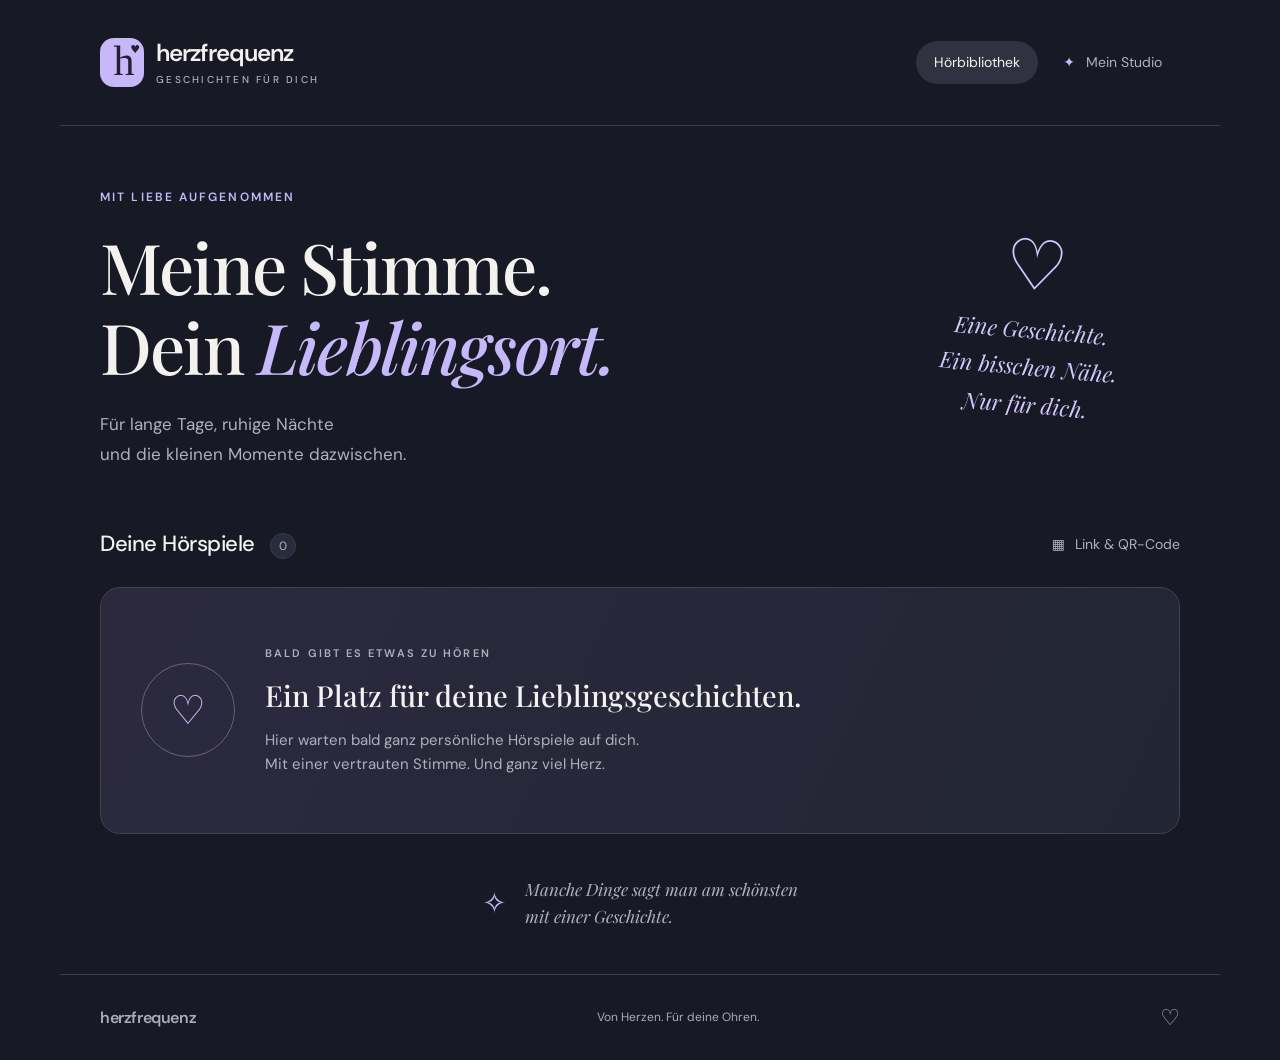
==== index.html @ 0d70c7ac "Add files via upload" ====
<!doctype html>
<html lang="de">
<head>
  <meta charset="utf-8">
  <meta name="viewport" content="width=device-width, initial-scale=1">
  <meta name="theme-color" content="#171a25">
  <meta name="description" content="Ein Ort für Geschichten, die von Herzen kommen. Deine persönliche Hörspielbibliothek.">
  <meta name="robots" content="noindex, nofollow">
  <title>Herzfrequenz · Geschichten für dich</title>
  <link rel="icon" href="./favicon.svg" type="image/svg+xml">
  <link rel="stylesheet" href="./style.css">
  <script src="./config.js" defer></script>
  <script src="./qrcode.js" defer></script>
  <script src="./app.js" defer></script>
</head>
<body>
  <a class="skip" href="#main">Zum Inhalt</a>
  <header class="header wrap">
    <a class="brand" href="#" aria-label="Herzfrequenz – Startseite"><span class="brand-mark" aria-hidden="true">h<span>♥</span></span><span>herzfrequenz<small>GESCHICHTEN FÜR DICH</small></span></a>
    <nav aria-label="Hauptnavigation"><button class="nav-button active" id="library-nav">Hörbibliothek</button><button class="nav-button" id="studio-nav"><span aria-hidden="true">✦</span> Mein Studio</button></nav>
  </header>
  <main id="main" class="wrap" tabindex="-1">
    <section id="library">
      <div class="intro"><div><p class="eyebrow">MIT LIEBE AUFGENOMMEN</p><h1>Meine Stimme.<br>Dein <em>Lieblingsort.</em></h1><p class="intro-copy">Für lange Tage, ruhige Nächte<br>und die kleinen Momente dazwischen.</p></div><div class="dedication"><span aria-hidden="true">♡</span><p>Eine Geschichte.<br>Ein bisschen Nähe.<br>Nur für dich.</p></div></div>
      <div id="connection-note" class="notice" hidden></div>
      <section class="library-section" aria-labelledby="library-title"><div class="section-heading"><h2 id="library-title">Deine Hörspiele <span id="episode-count">0</span></h2><button class="text-button" id="share-button"><span aria-hidden="true">▦</span> Link & QR-Code</button></div><div id="episodes" aria-live="polite"></div></section>
      <div class="little-note"><span aria-hidden="true">✧</span><p>Manche Dinge sagt man am schönsten<br>mit einer Geschichte.</p></div>
    </section>
    <section id="studio" hidden>
      <div class="studio-heading"><div><p class="eyebrow">DEIN KLEINES TONSTUDIO</p><h1>Von dir.<br><em>Für sie.</em></h1><p class="intro-copy">Aufnehmen. Hochladen. Freude schenken.</p></div><button id="logout" class="text-button" hidden>Abmelden</button></div>
      <div id="setup-note" class="notice" hidden><strong>Dein Studio wird gerade eingerichtet.</strong><p>Du kannst bereits eine MP3 auswählen und probehören. Zum Speichern und Veröffentlichen muss der Online-Speicher noch verbunden werden.</p><button id="setup-details" class="text-button">Einrichtung ansehen ↗</button></div>
      <form id="login-form" class="login-card" hidden><div><p class="eyebrow">NUR FÜR DICH</p><h2>Willkommen im Studio</h2><p>Melde dich an, um deine Hörspiele zu verwalten.</p></div><label>E-Mail<input name="email" type="email" autocomplete="username" required></label><label>Passwort<input name="password" type="password" autocomplete="current-password" required></label><button class="primary" type="submit">Anmelden <span aria-hidden="true">→</span></button><p id="login-error" class="form-message" role="alert"></p></form>
      <div id="editor-area">
        <div class="studio-grid"><form id="episode-form" class="editor-card">
          <div class="section-heading"><h2 id="editor-title">Ein neues Hörspiel</h2><span class="step-label">01 — AUFNAHME</span></div>
          <label class="dropzone" id="dropzone" for="audio-file"><span class="upload-symbol" aria-hidden="true">↑</span><strong id="file-name">Deine Geschichte beginnt hier</strong><span id="file-hint">MP3 hier ablegen oder Datei auswählen</span><small>MP3 · bis zu 50 MB</small><input id="audio-file" type="file" accept=".mp3,audio/mpeg" aria-label="MP3-Datei auswählen"></label>
          <audio id="upload-preview" controls preload="metadata" hidden aria-label="Ausgewählte Aufnahme probehören"></audio>
          <label>Titel<input id="episode-title" maxlength="120" placeholder="Wie heißt deine Geschichte?" required></label>
          <label>Ein paar persönliche Worte <span class="optional">optional</span><textarea id="episode-description" rows="3" maxlength="2000" placeholder="Für die Momente, in denen ich nicht neben dir sein kann …"></textarea></label>
          <div class="section-heading release-heading"><h3>Wann darf sie reinhören?</h3><span class="step-label">02 — VERÖFFENTLICHUNG</span></div>
          <fieldset class="release-options"><legend class="sr-only">Veröffentlichung auswählen</legend><label><input type="radio" name="release" value="now" checked><span><strong>Sofort</strong><small>Direkt in ihrer Hörbibliothek</small></span><span aria-hidden="true">↗</span></label><label><input type="radio" name="release" value="scheduled"><span><strong>Zu einem bestimmten Zeitpunkt</strong><small>Eine Überraschung für später</small></span><span aria-hidden="true">◷</span></label><label><input type="radio" name="release" value="draft"><span><strong>Als Entwurf behalten</strong><small>Nur in deinem Studio sichtbar</small></span><span aria-hidden="true">✎</span></label></fieldset>
          <label id="schedule-field" hidden>Datum und Uhrzeit<input id="release-date" type="datetime-local"><small id="timezone-note"></small></label>
          <p id="form-message" class="form-message" role="status" aria-live="polite"></p><progress id="upload-progress" max="100" value="0" hidden aria-label="Upload-Fortschritt"></progress>
          <div class="form-actions"><button type="button" id="cancel-edit" class="text-button" hidden>Abbrechen</button><button id="save-button" class="primary" type="submit">Hörspiel veröffentlichen <span aria-hidden="true">→</span></button></div>
        </form><aside class="studio-aside"><div class="aside-note"><span class="eyebrow">KLEINE GESTEN. GROSSE GEFÜHLE.</span><h2>Ein Geschenk,<br>das bleibt.</h2><p>Dein QR-Code führt immer zur gleichen Hörbibliothek. Neue Geschichten kommen einfach dazu.</p><button id="studio-share" class="outline">QR-Code erstellen <span aria-hidden="true">↗</span></button></div><div class="tip"><span aria-hidden="true">◷</span><div><h3>Für den richtigen Moment</h3><p>Geplante Hörspiele werden zum gewählten Zeitpunkt automatisch freigeschaltet – auch wenn du gerade offline bist.</p></div></div></aside></div>
        <section class="manage-section"><div class="section-heading"><h2>Deine Aufnahmen</h2><button id="refresh-button" class="text-button">Aktualisieren ↻</button></div><div id="manage-list"></div></section>
      </div>
    </section>
  </main>
  <footer class="wrap footer"><span>herzfrequenz</span><p>Von Herzen. Für deine Ohren.</p><span aria-hidden="true">♡</span></footer>
  <div id="player" class="player" hidden><div class="player-inner wrap"><div class="player-info"><span class="mini-cover" aria-hidden="true">♥</span><div><strong id="playing-title"></strong><small id="playing-description">Für dich aufgenommen</small></div></div><audio id="audio" controls preload="metadata" aria-label="Hörspiel-Player"></audio><button class="icon-button" id="close-player" aria-label="Player schließen">×</button></div><p id="player-error" class="wrap" role="alert"></p></div>
  <dialog id="share-dialog" aria-labelledby="share-title"><form method="dialog"><button class="dialog-close icon-button" aria-label="Schließen">×</button></form><p class="eyebrow">EIN KLEINES STÜCK NÄHE</p><h2 id="share-title">Ein Scan. Deine Stimme.</h2><p>Diesen QR-Code kannst du ausdrucken oder verschenken. Er führt direkt zur Hörbibliothek.</p><label>Adresse deiner Website<input id="share-url" type="url" placeholder="https://dein-name.github.io/herzfrequenz/"></label><p class="muted" id="share-note"></p><div id="qr-code" class="qr-code"></div><p id="share-message" role="status"></p><div class="share-actions"><button id="download-qr" class="primary" disabled>QR-Code speichern</button><button id="copy-link" class="outline" disabled>Link kopieren</button></div></dialog>
  <dialog id="setup-dialog" aria-labelledby="setup-title"><form method="dialog"><button class="dialog-close icon-button" aria-label="Schließen">×</button></form><p class="eyebrow">EINMAL EINRICHTEN</p><h2 id="setup-title">Fast bereit für deine Geschichten.</h2><ol class="setup-steps"><li>Online-Speicher und geschütztes Studio bei Supabase einrichten.</li><li>Die beiden öffentlichen Verbindungswerte in <code>config.js</code> eintragen.</li><li>Website auf GitHub Pages veröffentlichen.</li></ol><p>Die vollständige Anleitung liegt im Projekt als <strong>START-HIER.md</strong>.</p><p>Es werden noch keine Aufnahmen online gespeichert.</p></dialog>
  <dialog id="confirm-dialog" aria-labelledby="confirm-title"><h2 id="confirm-title">Hörspiel löschen?</h2><p>Die Aufnahme wird aus der Bibliothek und dem Speicher entfernt. Das lässt sich nicht rückgängig machen.</p><div class="share-actions"><button class="outline" id="keep-episode">Behalten</button><button class="danger" id="delete-episode">Endgültig löschen</button></div></dialog>
  <div id="toast" class="toast" role="status" hidden></div>
</body>
</html>
---- style.css ----
@import url('https://fonts.googleapis.com/css2?family=DM+Sans:wght@400;500;600;700&family=Playfair+Display:ital,wght@0,500;0,600;1,500&display=swap');
:root{color-scheme:dark;--bg:#171a25;--surface:#202431;--surface2:#282c3c;--text:#f5f1ef;--muted:#b0b0be;--line:#393c4a;--accent:#c7b8fa;--ink:#212035;--serif:'Playfair Display',Georgia,serif;--sans:'DM Sans',system-ui,sans-serif}*{box-sizing:border-box}body{margin:0;background:var(--bg);color:var(--text);font:16px/1.6 var(--sans);-webkit-font-smoothing:antialiased}button,input,textarea{font:inherit}button,a,input,textarea{-webkit-tap-highlight-color:transparent}button,a{touch-action:manipulation}button{cursor:pointer}button:disabled{cursor:not-allowed;opacity:.48}a{color:inherit}button{color:inherit}button:focus-visible,a:focus-visible,input:focus-visible,textarea:focus-visible{outline:3px solid var(--accent);outline-offset:5px}[hidden]{display:none!important}.wrap{max-width:1160px;padding:0 40px;margin:auto}.header{height:126px;display:flex;justify-content:space-between;align-items:center;border-bottom:1px solid var(--line)}.brand{display:flex;gap:12px;align-items:center;text-decoration:none;font-size:24px;font-weight:600;letter-spacing:-1px;line-height:1.2}.brand small{display:block;font-size:10px;letter-spacing:2.25px;color:var(--muted);font-weight:500;margin-top:7px}.brand-mark{position:relative;background:var(--accent);color:var(--ink);width:44px;height:49px;border-radius:14px;font:42px/.95 Georgia;text-align:center;padding-top:4px;letter-spacing:-4px}.brand-mark span{font:11px var(--sans);position:absolute;right:4px;top:4px;letter-spacing:0}nav{display:flex;gap:7px}.nav-button{border:0;background:none;padding:10px 18px;border-radius:99px;font-size:14px;color:var(--muted)}.nav-button.active{background:#303141;color:var(--text)}.nav-button span{margin-right:7px;color:var(--accent)}.intro{display:flex;justify-content:space-between;align-items:center;gap:50px;padding:62px 0 56px}.eyebrow{font-size:12px;font-weight:600;letter-spacing:2.1px;color:var(--accent);margin:0 0 20px}h1{font:500 clamp(43px,5.6vw,70px)/1.14 var(--serif);letter-spacing:-1.8px;margin:0}h1 em{color:var(--accent);font-weight:500}.intro-copy{font-size:17px;color:var(--muted);line-height:1.75;margin:23px 0 0}.dedication{padding-right:60px;text-align:center;transform:rotate(5deg);color:#d5c7fd}.dedication>span{font:70px Georgia}.dedication p{font:italic 22px/1.7 var(--serif);margin:5px 0}.section-heading{display:flex;align-items:center;justify-content:space-between;gap:20px;margin-bottom:23px}h2{font-size:22px;line-height:1.4;letter-spacing:-.5px;font-weight:500;margin:0}h2 span{font:12px var(--sans);background:var(--surface2);border:1px solid var(--line);border-radius:50px;min-width:26px;display:inline-block;text-align:center;padding:4px 7px;vertical-align:middle;margin-left:10px;color:var(--muted)}.text-button{background:none;border:0;padding:8px 0;font-size:14px;color:var(--muted);text-align:left}.text-button:hover{color:var(--accent)}.text-button span{margin-right:6px}.empty-library{position:relative;overflow:hidden;min-height:247px;background:linear-gradient(115deg,#2c293f,#222634);border:1px solid #454054;border-radius:20px;padding:40px;display:flex;gap:30px;align-items:center}.empty-icon{border:1px solid #69607f;color:var(--accent);border-radius:50%;width:94px;height:94px;flex-shrink:0;display:grid;place-items:center;font:40px Georgia}.empty-library h3{font:500 29px/1.35 var(--serif);margin:0 0 12px}.empty-library p{color:var(--muted);max-width:425px;margin:0;font-size:15px}.empty-library .eyebrow{font-size:11px;margin-bottom:14px}.little-note{display:flex;align-items:center;justify-content:center;gap:18px;color:var(--muted);padding:42px 0 44px}.little-note>span{font-size:29px;color:var(--accent)}.little-note p{font:italic 17px/1.6 var(--serif);margin:0}.footer{border-top:1px solid var(--line);display:flex;gap:20px;justify-content:space-between;align-items:center;padding-top:25px;padding-bottom:25px;color:#acabb8;font-size:12px}.footer>span:first-child{font-size:16px;font-weight:600;letter-spacing:-.4px}.footer p{margin:0}.footer>span:last-child{font-size:22px}.notice{background:#292b3b;border:1px solid #514a67;border-radius:12px;padding:19px 23px;font-size:14px;margin-bottom:28px;color:#d4cfe0}.notice p{margin:6px 0 0}.studio-heading{display:flex;justify-content:space-between;align-items:flex-start;padding:54px 0 36px}.studio-heading h1{font-size:52px}.studio-grid{display:grid;grid-template-columns:minmax(0,1.8fr) minmax(240px,1fr);gap:32px;align-items:start}.editor-card{border:1px solid var(--line);background:#1d212d;border-radius:20px;padding:30px}.step-label{font-size:10px;letter-spacing:1.1px;color:var(--muted)}label{display:block;font-size:14px;font-weight:500}input:not([type=radio]):not([type=file]),textarea{width:100%;border:1px solid #454958;background:#191d28;border-radius:9px;padding:12px 14px;color:var(--text);margin-top:9px;outline-offset:2px}textarea{resize:vertical;min-height:90px}input::placeholder,textarea::placeholder{color:#858695;font-weight:400}input:focus,textarea:focus{border-color:var(--accent)}.editor-card>label{margin-top:23px}.optional{font-size:12px;color:var(--muted);font-weight:400;margin-left:7px}.dropzone{position:relative!important;border:1px dashed #797189;border-radius:12px;background:#282737;text-align:center;padding:29px 16px;display:flex;align-items:center;flex-direction:column;gap:5px;margin-top:0!important;cursor:pointer}.dropzone strong{font-size:16px;font-weight:500;max-width:100%;overflow-wrap:anywhere}.dropzone>span:not(.upload-symbol){font-size:13px;color:var(--muted)}.dropzone small{font-size:11px;color:#a3a0b5;margin-top:6px}.upload-symbol{background:#40394f;color:var(--accent);width:42px;height:42px;display:grid;place-items:center;font-size:26px;border-radius:12px;margin-bottom:7px}.dropzone input{position:absolute;inset:0;width:100%;height:100%;opacity:0;cursor:pointer}.dropzone:focus-within,.dropzone.dragover{outline:2px solid var(--accent);outline-offset:3px}.release-heading{border-top:1px solid var(--line);margin:28px 0 14px;padding-top:24px}h3{font-size:15px;font-weight:500;margin:0}.release-options{margin:0;padding:0;border:0;display:grid;gap:9px}.release-options label{border:1px solid var(--line);border-radius:9px;display:flex;align-items:center;padding:14px 15px;gap:11px;cursor:pointer}.release-options label:has(input:checked){border-color:var(--accent);background:#302c41}.release-options input{accent-color:var(--accent);width:16px;height:16px;flex-shrink:0}.release-options label>span:nth-child(2){flex:1}.release-options strong{font-size:14px;font-weight:500}.release-options small{display:block;color:var(--muted);font-size:12px;font-weight:400;margin-top:2px}.release-options label>span:last-child{font-size:20px;color:var(--accent)}.form-actions{display:flex;gap:20px;justify-content:flex-end;margin-top:22px}.primary,.outline,.danger{border:0;border-radius:9px;padding:13px 19px;font-size:14px;font-weight:600;display:inline-flex;align-items:center;justify-content:center;gap:27px;line-height:1.5}.primary{background:var(--accent);color:var(--ink)}.primary:hover{background:#d6ccff}.outline{background:transparent;border:1px solid #575465;color:var(--text)}.outline:hover{background:#353243}.danger{background:#b34d5b;color:white}.form-message{font-size:14px;color:var(--accent);overflow-wrap:anywhere}.form-message:empty{display:none}.form-message.error{color:#ffb5b8}.aside-note{background:var(--accent);color:var(--ink);padding:32px;border-radius:20px}.aside-note .eyebrow{font-size:10px;letter-spacing:1.35px;color:#4d436b}.aside-note h2{font:500 35px/1.2 var(--serif);margin:20px 0}.aside-note p{font-size:14px;line-height:1.75;color:#4d4565}.aside-note button{color:var(--ink);border-color:#9282b7;width:100%;margin-top:15px}.aside-note button:hover{background:#b4a2ed}.tip{padding:27px 5px;display:flex;gap:15px}.tip>span{font-size:26px;color:var(--accent)}.tip h3{margin-top:5px}.tip p{font-size:14px;color:var(--muted);margin:8px 0 0;line-height:1.7}.manage-section{margin:40px 0 50px}.empty-manage{padding:30px;border:1px dashed var(--line);border-radius:12px;text-align:center;color:var(--muted);font-size:14px}.episode-card{display:flex;gap:24px;padding:24px;border:1px solid var(--line);border-radius:15px;background:var(--surface);align-items:center;margin-bottom:15px}.episode-art{background:var(--accent);color:var(--ink);border-radius:12px;width:90px;height:90px;flex-shrink:0;display:flex;flex-direction:column;align-items:center;justify-content:center;font:italic 28px var(--serif);gap:5px}.episode-art small{font:9px var(--sans);letter-spacing:1px}.episode-body{flex:1;min-width:0}.episode-body h3{font:500 24px/1.4 var(--serif);overflow-wrap:anywhere}.episode-body p{font-size:14px;color:var(--muted);margin:5px 0 0;white-space:pre-wrap;overflow-wrap:anywhere}.episode-meta{font-size:12px;color:var(--muted);margin:0 0 7px}.play-button{background:var(--accent);color:var(--ink);border:0;width:49px;height:49px;border-radius:50%;font-size:18px;flex-shrink:0}.manage-row{border-bottom:1px solid var(--line);padding:19px 0;display:flex;gap:20px;align-items:center}.manage-row>div:first-child{flex:1;min-width:0;overflow-wrap:anywhere}.manage-row small{display:block;color:var(--muted);font-size:12px;margin-top:4px}.row-actions{display:flex;gap:18px}.row-actions button{font-size:13px}.badge{font-size:12px;background:#353146;border:1px solid #544967;color:var(--accent);padding:4px 9px;border-radius:7px;white-space:nowrap}.login-card{max-width:520px;margin:0 auto 65px;padding:32px;background:var(--surface);border:1px solid var(--line);border-radius:20px}.login-card p{color:var(--muted);font-size:14px}.login-card label{margin-top:19px}.login-card button{width:100%;margin-top:25px}.login-card .eyebrow{color:var(--accent)}audio{width:100%;height:43px}#upload-preview{margin-top:16px}progress{width:100%;height:7px;accent-color:var(--accent)}#timezone-note{display:block;font-size:12px;color:var(--muted);margin-top:6px}.player{position:fixed;bottom:0;left:0;right:0;background:#262937ed;backdrop-filter:blur(16px);border-top:1px solid #595266;z-index:5}.player-inner{display:flex;gap:25px;align-items:center;padding-top:18px;padding-bottom:18px}.player-info{width:37%;display:flex;align-items:center;gap:12px;min-width:0}.player-info>div{min-width:0}.player-info strong{font-size:14px;display:block;white-space:nowrap;overflow:hidden;text-overflow:ellipsis}.player-info small{font-size:12px;color:var(--muted)}.mini-cover{display:grid;place-items:center;border-radius:8px;width:42px;height:42px;background:var(--accent);color:var(--ink);flex-shrink:0}.player audio{flex:1}.icon-button{background:transparent;border:0;width:40px;height:40px;font-size:27px;border-radius:8px;flex-shrink:0}.icon-button:hover{background:#ffffff12}body.has-player{padding-bottom:105px}#player-error{font-size:13px;color:#ffb5b8;margin-bottom:8px}#player-error:empty{display:none}dialog{color:var(--text);background:#232634;border:1px solid #4a445b;border-radius:22px;padding:35px;max-width:490px;width:calc(100% - 32px);max-height:90vh;overflow:auto}dialog::backdrop{background:#080b14bb;backdrop-filter:blur(7px)}dialog h2{font:500 29px/1.25 var(--serif);margin-bottom:17px}dialog>p{font-size:14px;color:var(--muted)}dialog .eyebrow{color:var(--accent);font-size:10px}.dialog-close{position:absolute;right:13px;top:12px}.qr-code{display:flex;justify-content:center;margin:22px 0}.qr-code svg{max-width:220px;width:100%;height:auto;background:white;border:12px solid white;border-radius:12px}.share-actions{display:flex;justify-content:center;gap:10px;flex-wrap:wrap}.muted{color:var(--muted);font-size:12px!important}.setup-steps{padding-left:22px;color:var(--muted);font-size:14px}.setup-steps li{margin-bottom:15px}code{font-size:13px;color:var(--accent)}.toast{position:fixed;left:50%;transform:translateX(-50%);bottom:110px;z-index:20;border:1px solid #665a83;border-radius:12px;background:#302c41;color:var(--text);padding:13px 22px;max-width:90%;font-size:14px;box-shadow:0 10px 40px #0005}.sr-only{position:absolute;width:1px;height:1px;padding:0;margin:-1px;overflow:hidden;clip:rect(0,0,0,0);white-space:nowrap;border:0}.skip{position:fixed;top:-100px;left:10px;background:var(--accent);color:var(--ink);padding:12px;z-index:100}.skip:focus{top:10px}
@media(min-width:1400px){.intro{padding-top:78px;padding-bottom:68px}}
@media(max-width:800px){.wrap{padding-left:25px;padding-right:25px}.header{height:103px}.brand{font-size:21px}.brand small{font-size:8px;letter-spacing:1.8px}.brand-mark{width:38px;height:43px;font-size:37px}.nav-button{padding:10px 12px;font-size:13px}.intro{padding-top:45px;gap:20px}.dedication{padding-right:0}.dedication p{font-size:18px}.dedication>span{font-size:55px}.studio-grid{grid-template-columns:1fr}.studio-aside{display:grid;grid-template-columns:1fr 1fr;gap:25px}.aside-note{padding:25px}.studio-heading h1{font-size:48px}.player-info{width:30%}.player-info small{display:none}}
@media(max-width:540px){.wrap{padding-left:21px;padding-right:21px}.header{height:auto;min-height:133px;flex-wrap:wrap;gap:21px;padding-top:22px;padding-bottom:17px}.brand{font-size:23px}.brand small{font-size:9px}nav{width:100%;gap:10px}.nav-button{flex:1;font-size:14px}.intro{padding:38px 0 36px;align-items:flex-start;gap:10px}h1{font-size:43px;letter-spacing:-1.3px}.eyebrow{font-size:10px;letter-spacing:1.65px;margin-bottom:17px}.intro-copy{font-size:14px;margin-top:20px}.dedication{display:none}.section-heading{gap:9px;margin-bottom:17px}h2{font-size:19px}.text-button{font-size:12px}.empty-library{padding:27px;min-height:265px;display:block}.empty-icon{width:50px;height:50px;font-size:26px;margin-bottom:20px}.empty-library h3{font-size:25px}.empty-library p{font-size:14px}.empty-library .eyebrow{font-size:9px}.little-note{padding:29px 0}.little-note p{font-size:15px}.footer{font-size:10px;gap:8px}.footer>span:first-child{font-size:14px}.footer>span:last-child{display:none}.studio-heading{padding:36px 0 28px}.studio-heading h1{font-size:43px}.studio-aside{grid-template-columns:1fr}.editor-card{padding:20px;border-radius:15px}.step-label{font-size:8px}.release-heading{flex-wrap:wrap}.release-options label{padding:12px 10px}.release-options strong{font-size:13px}.release-options small{font-size:11px}.form-actions .primary{width:100%;gap:18px}.studio-grid{gap:24px}.tip{padding:0 3px}.episode-card{gap:15px;padding:17px}.episode-art{width:55px;height:66px;font-size:23px;border-radius:9px}.episode-art small{font-size:7px}.episode-body h3{font-size:20px}.episode-body p{font-size:13px}.play-button{width:41px;height:41px;font-size:15px}.manage-row{flex-wrap:wrap;gap:12px}.manage-row .row-actions{width:100%}.badge{font-size:11px}.player-inner{flex-wrap:wrap;gap:10px;padding-top:12px;padding-bottom:12px}.player-info{width:calc(100% - 55px);order:0}.player audio{order:2;flex-basis:100%;height:37px}.player .icon-button{order:1}.player-info small{display:block}.mini-cover{width:34px;height:34px}.player-info strong{font-size:13px}body.has-player{padding-bottom:130px}dialog{padding:29px 23px}.login-card{padding:25px}.share-actions button{font-size:13px;gap:5px}.notice{padding:16px;font-size:13px}}
@media(prefers-reduced-motion:no-preference){button{transition:background .18s,color .18s}.episode-card{animation:appear .35s ease both}@keyframes appear{from{opacity:0;transform:translateY(8px)}to{opacity:1;transform:none}}}
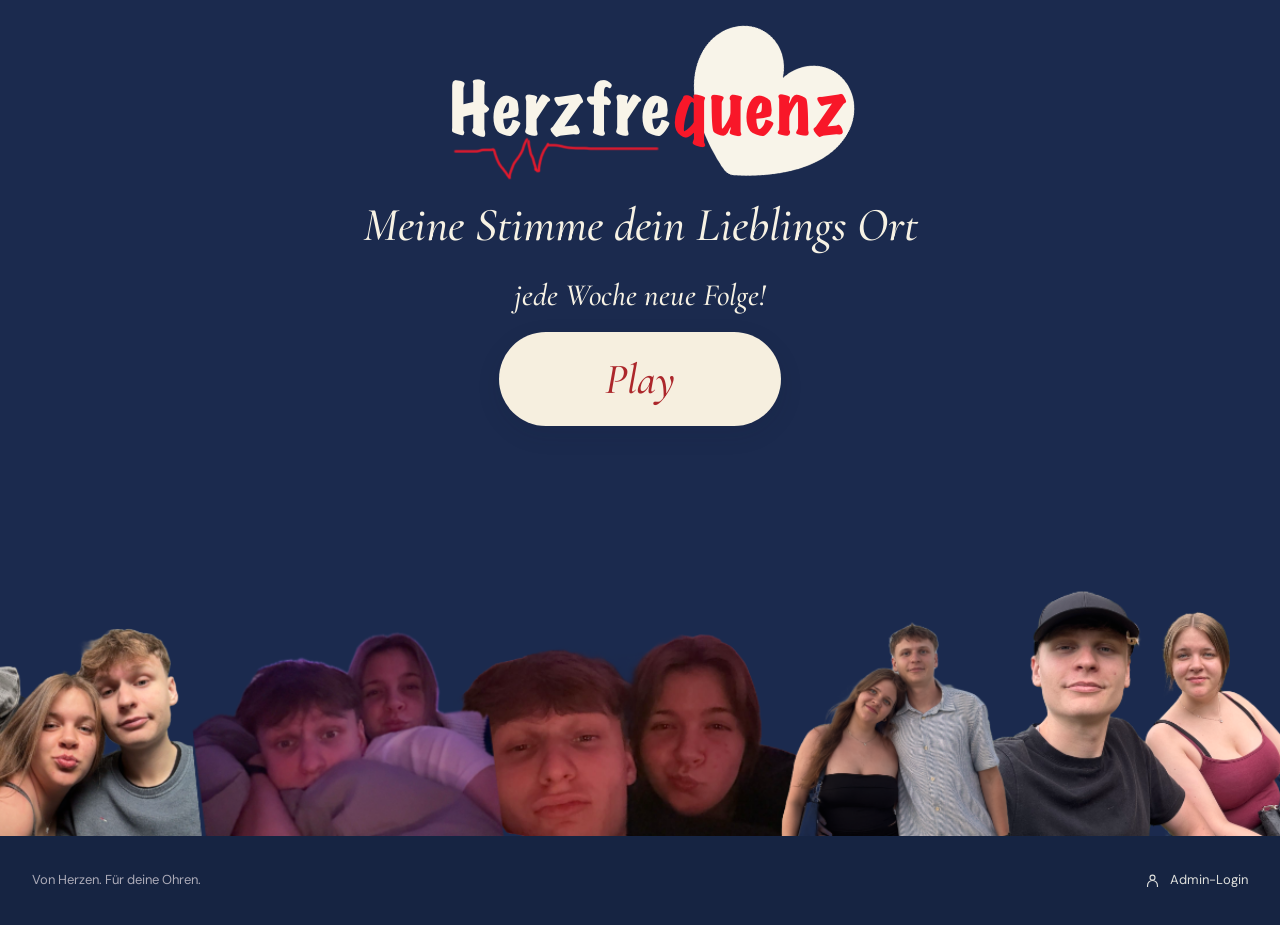
==== commit 9b957cb8: "Neue Hero-Seite, Folgen-Countdown und Downloads" ====
--- a/index.html
+++ b/index.html
@@ -3,7 +3,7 @@
 <head>
   <meta charset="utf-8">
   <meta name="viewport" content="width=device-width, initial-scale=1">
-  <meta name="theme-color" content="#171a25">
+  <meta name="theme-color" content="#1b2a4e">
   <meta name="description" content="Ein Ort für Geschichten, die von Herzen kommen. Deine persönliche Hörspielbibliothek.">
   <meta name="robots" content="noindex, nofollow">
   <title>Herzfrequenz · Geschichten für dich</title>
@@ -15,21 +15,29 @@
 </head>
 <body>
   <a class="skip" href="#main">Zum Inhalt</a>
-  <header class="header wrap">
-    <a class="brand" href="#" aria-label="Herzfrequenz – Startseite"><span class="brand-mark" aria-hidden="true">h<span>♥</span></span><span>herzfrequenz<small>GESCHICHTEN FÜR DICH</small></span></a>
-    <nav aria-label="Hauptnavigation"><button class="nav-button active" id="library-nav">Hörbibliothek</button><button class="nav-button" id="studio-nav"><span aria-hidden="true">✦</span> Mein Studio</button></nav>
+  <section id="hero" class="hero" aria-labelledby="hero-title">
+    <div class="hero-content"><div class="hero-wordmark"><img src="./merit-hero.png" alt="Herzfrequenz" width="1200" height="628" fetchpriority="high"></div>
+      <h1 id="hero-title">Meine Stimme dein <span style="white-space:nowrap">Lieblings Ort</span></h1><p class="hero-subtitle">jede Woche neue Folge!</p>
+      <button id="hero-play" class="hero-play">Play<span class="sr-only"> – Zur Folgenübersicht</span></button>
+    </div>
+    <div class="hero-photos"><img src="./merit-hero.png" alt="Unsere gemeinsamen Erinnerungen" width="1200" height="628"></div>
+  </section>
+  <header class="header wrap" hidden>
+    <a class="brand" href="#" aria-label="Herzfrequenz – Startseite"><span>Herzfre<span class="brand-red">quenz</span><small>MEINE STIMME. FÜR DICH.</small></span></a>
+    <nav aria-label="Hauptnavigation"><button class="nav-button" id="home-nav">Startseite</button><button class="nav-button active" id="library-nav">Alle Folgen</button></nav>
   </header>
-  <main id="main" class="wrap" tabindex="-1">
-    <section id="library">
-      <div class="intro"><div><p class="eyebrow">MIT LIEBE AUFGENOMMEN</p><h1>Meine Stimme.<br>Dein <em>Lieblingsort.</em></h1><p class="intro-copy">Für lange Tage, ruhige Nächte<br>und die kleinen Momente dazwischen.</p></div><div class="dedication"><span aria-hidden="true">♡</span><p>Eine Geschichte.<br>Ein bisschen Nähe.<br>Nur für dich.</p></div></div>
+  <main id="main" class="wrap" tabindex="-1" hidden>
+    <section id="library" hidden>
+      <div class="collection-intro"><p class="eyebrow">DEINE KLEINE AUSZEIT</p><h1>Geschichten <em>für dich.</em></h1><p>Such dir eine Folge aus. Mach es dir gemütlich.</p></div>
+      <section id="next-release" class="next-release" aria-labelledby="next-title" hidden><div><p class="eyebrow">VORFREUDE KLINGT SO</p><h2 id="next-title"></h2><p id="next-date"></p></div><div class="countdown" role="timer" aria-label="Zeit bis zur nächsten Folge"><div><strong id="count-days">00</strong><span>Tage</span></div><b aria-hidden="true">:</b><div><strong id="count-hours">00</strong><span>Stunden</span></div><b aria-hidden="true">:</b><div><strong id="count-minutes">00</strong><span>Minuten</span></div><b aria-hidden="true">:</b><div><strong id="count-seconds">00</strong><span>Sekunden</span></div></div><p id="release-pending" hidden>Die Folge wird gerade freigeschaltet …</p></section>
       <div id="connection-note" class="notice" hidden></div>
-      <section class="library-section" aria-labelledby="library-title"><div class="section-heading"><h2 id="library-title">Deine Hörspiele <span id="episode-count">0</span></h2><button class="text-button" id="share-button"><span aria-hidden="true">▦</span> Link & QR-Code</button></div><div id="episodes" aria-live="polite"></div></section>
+      <section class="library-section" aria-labelledby="library-title"><div class="section-heading"><h2 id="library-title">Alle Folgen <span id="episode-count">0</span></h2><button class="text-button" id="share-button"><span aria-hidden="true">▦</span> Link & QR-Code</button></div><div id="episodes" aria-live="polite"></div></section>
       <div class="little-note"><span aria-hidden="true">✧</span><p>Manche Dinge sagt man am schönsten<br>mit einer Geschichte.</p></div>
     </section>
     <section id="studio" hidden>
       <div class="studio-heading"><div><p class="eyebrow">DEIN KLEINES TONSTUDIO</p><h1>Von dir.<br><em>Für sie.</em></h1><p class="intro-copy">Aufnehmen. Hochladen. Freude schenken.</p></div><button id="logout" class="text-button" hidden>Abmelden</button></div>
       <div id="setup-note" class="notice" hidden><strong>Dein Studio wird gerade eingerichtet.</strong><p>Du kannst bereits eine MP3 auswählen und probehören. Zum Speichern und Veröffentlichen muss der Online-Speicher noch verbunden werden.</p><button id="setup-details" class="text-button">Einrichtung ansehen ↗</button></div>
-      <form id="login-form" class="login-card" hidden><div><p class="eyebrow">NUR FÜR DICH</p><h2>Willkommen im Studio</h2><p>Melde dich an, um deine Hörspiele zu verwalten.</p></div><label>E-Mail<input name="email" type="email" autocomplete="username" required></label><label>Passwort<input name="password" type="password" autocomplete="current-password" required></label><button class="primary" type="submit">Anmelden <span aria-hidden="true">→</span></button><p id="login-error" class="form-message" role="alert"></p></form>
+      <form id="login-form" class="login-card" hidden><div><p class="eyebrow">NUR FÜR DICH</p><h2>Willkommen im Studio</h2><p>Melde dich an, um deine Hörspiele zu verwalten.</p></div><label>E-Mail<input name="email" type="email" autocomplete="username" required></label><label>Passwort<input name="password" type="password" autocomplete="current-password" required></label><button class="primary" type="submit">Anmelden <span aria-hidden="true">→</span></button><p id="login-error" class="form-message" role="alert"></p><button id="preview-studio" class="text-button" type="button" hidden>Studio-Vorschau ansehen →</button></form>
       <div id="editor-area">
         <div class="studio-grid"><form id="episode-form" class="editor-card">
           <div class="section-heading"><h2 id="editor-title">Ein neues Hörspiel</h2><span class="step-label">01 — AUFNAHME</span></div>
@@ -47,7 +55,7 @@
       </div>
     </section>
   </main>
-  <footer class="wrap footer"><span>herzfrequenz</span><p>Von Herzen. Für deine Ohren.</p><span aria-hidden="true">♡</span></footer>
+  <footer class="wrap footer"><span>Von Herzen. Für deine Ohren.</span><button id="studio-nav" class="profile-button" aria-label="Admin-Login öffnen"><svg width="17" height="17" viewBox="0 0 24 24" fill="none" stroke="currentColor" stroke-width="1.6" aria-hidden="true"><circle cx="12" cy="8" r="3.5"/><path d="M5 21v-2a7 7 0 0 1 14 0v2"/></svg><span id="profile-label">Admin-Login</span></button></footer>
   <div id="player" class="player" hidden><div class="player-inner wrap"><div class="player-info"><span class="mini-cover" aria-hidden="true">♥</span><div><strong id="playing-title"></strong><small id="playing-description">Für dich aufgenommen</small></div></div><audio id="audio" controls preload="metadata" aria-label="Hörspiel-Player"></audio><button class="icon-button" id="close-player" aria-label="Player schließen">×</button></div><p id="player-error" class="wrap" role="alert"></p></div>
   <dialog id="share-dialog" aria-labelledby="share-title"><form method="dialog"><button class="dialog-close icon-button" aria-label="Schließen">×</button></form><p class="eyebrow">EIN KLEINES STÜCK NÄHE</p><h2 id="share-title">Ein Scan. Deine Stimme.</h2><p>Diesen QR-Code kannst du ausdrucken oder verschenken. Er führt direkt zur Hörbibliothek.</p><label>Adresse deiner Website<input id="share-url" type="url" placeholder="https://dein-name.github.io/herzfrequenz/"></label><p class="muted" id="share-note"></p><div id="qr-code" class="qr-code"></div><p id="share-message" role="status"></p><div class="share-actions"><button id="download-qr" class="primary" disabled>QR-Code speichern</button><button id="copy-link" class="outline" disabled>Link kopieren</button></div></dialog>
   <dialog id="setup-dialog" aria-labelledby="setup-title"><form method="dialog"><button class="dialog-close icon-button" aria-label="Schließen">×</button></form><p class="eyebrow">EINMAL EINRICHTEN</p><h2 id="setup-title">Fast bereit für deine Geschichten.</h2><ol class="setup-steps"><li>Online-Speicher und geschütztes Studio bei Supabase einrichten.</li><li>Die beiden öffentlichen Verbindungswerte in <code>config.js</code> eintragen.</li><li>Website auf GitHub Pages veröffentlichen.</li></ol><p>Die vollständige Anleitung liegt im Projekt als <strong>START-HIER.md</strong>.</p><p>Es werden noch keine Aufnahmen online gespeichert.</p></dialog>
--- a/style.css
+++ b/style.css
@@ -1,6 +1,32 @@
-@import url('https://fonts.googleapis.com/css2?family=DM+Sans:wght@400;500;600;700&family=Playfair+Display:ital,wght@0,500;0,600;1,500&display=swap');
-:root{color-scheme:dark;--bg:#171a25;--surface:#202431;--surface2:#282c3c;--text:#f5f1ef;--muted:#b0b0be;--line:#393c4a;--accent:#c7b8fa;--ink:#212035;--serif:'Playfair Display',Georgia,serif;--sans:'DM Sans',system-ui,sans-serif}*{box-sizing:border-box}body{margin:0;background:var(--bg);color:var(--text);font:16px/1.6 var(--sans);-webkit-font-smoothing:antialiased}button,input,textarea{font:inherit}button,a,input,textarea{-webkit-tap-highlight-color:transparent}button,a{touch-action:manipulation}button{cursor:pointer}button:disabled{cursor:not-allowed;opacity:.48}a{color:inherit}button{color:inherit}button:focus-visible,a:focus-visible,input:focus-visible,textarea:focus-visible{outline:3px solid var(--accent);outline-offset:5px}[hidden]{display:none!important}.wrap{max-width:1160px;padding:0 40px;margin:auto}.header{height:126px;display:flex;justify-content:space-between;align-items:center;border-bottom:1px solid var(--line)}.brand{display:flex;gap:12px;align-items:center;text-decoration:none;font-size:24px;font-weight:600;letter-spacing:-1px;line-height:1.2}.brand small{display:block;font-size:10px;letter-spacing:2.25px;color:var(--muted);font-weight:500;margin-top:7px}.brand-mark{position:relative;background:var(--accent);color:var(--ink);width:44px;height:49px;border-radius:14px;font:42px/.95 Georgia;text-align:center;padding-top:4px;letter-spacing:-4px}.brand-mark span{font:11px var(--sans);position:absolute;right:4px;top:4px;letter-spacing:0}nav{display:flex;gap:7px}.nav-button{border:0;background:none;padding:10px 18px;border-radius:99px;font-size:14px;color:var(--muted)}.nav-button.active{background:#303141;color:var(--text)}.nav-button span{margin-right:7px;color:var(--accent)}.intro{display:flex;justify-content:space-between;align-items:center;gap:50px;padding:62px 0 56px}.eyebrow{font-size:12px;font-weight:600;letter-spacing:2.1px;color:var(--accent);margin:0 0 20px}h1{font:500 clamp(43px,5.6vw,70px)/1.14 var(--serif);letter-spacing:-1.8px;margin:0}h1 em{color:var(--accent);font-weight:500}.intro-copy{font-size:17px;color:var(--muted);line-height:1.75;margin:23px 0 0}.dedication{padding-right:60px;text-align:center;transform:rotate(5deg);color:#d5c7fd}.dedication>span{font:70px Georgia}.dedication p{font:italic 22px/1.7 var(--serif);margin:5px 0}.section-heading{display:flex;align-items:center;justify-content:space-between;gap:20px;margin-bottom:23px}h2{font-size:22px;line-height:1.4;letter-spacing:-.5px;font-weight:500;margin:0}h2 span{font:12px var(--sans);background:var(--surface2);border:1px solid var(--line);border-radius:50px;min-width:26px;display:inline-block;text-align:center;padding:4px 7px;vertical-align:middle;margin-left:10px;color:var(--muted)}.text-button{background:none;border:0;padding:8px 0;font-size:14px;color:var(--muted);text-align:left}.text-button:hover{color:var(--accent)}.text-button span{margin-right:6px}.empty-library{position:relative;overflow:hidden;min-height:247px;background:linear-gradient(115deg,#2c293f,#222634);border:1px solid #454054;border-radius:20px;padding:40px;display:flex;gap:30px;align-items:center}.empty-icon{border:1px solid #69607f;color:var(--accent);border-radius:50%;width:94px;height:94px;flex-shrink:0;display:grid;place-items:center;font:40px Georgia}.empty-library h3{font:500 29px/1.35 var(--serif);margin:0 0 12px}.empty-library p{color:var(--muted);max-width:425px;margin:0;font-size:15px}.empty-library .eyebrow{font-size:11px;margin-bottom:14px}.little-note{display:flex;align-items:center;justify-content:center;gap:18px;color:var(--muted);padding:42px 0 44px}.little-note>span{font-size:29px;color:var(--accent)}.little-note p{font:italic 17px/1.6 var(--serif);margin:0}.footer{border-top:1px solid var(--line);display:flex;gap:20px;justify-content:space-between;align-items:center;padding-top:25px;padding-bottom:25px;color:#acabb8;font-size:12px}.footer>span:first-child{font-size:16px;font-weight:600;letter-spacing:-.4px}.footer p{margin:0}.footer>span:last-child{font-size:22px}.notice{background:#292b3b;border:1px solid #514a67;border-radius:12px;padding:19px 23px;font-size:14px;margin-bottom:28px;color:#d4cfe0}.notice p{margin:6px 0 0}.studio-heading{display:flex;justify-content:space-between;align-items:flex-start;padding:54px 0 36px}.studio-heading h1{font-size:52px}.studio-grid{display:grid;grid-template-columns:minmax(0,1.8fr) minmax(240px,1fr);gap:32px;align-items:start}.editor-card{border:1px solid var(--line);background:#1d212d;border-radius:20px;padding:30px}.step-label{font-size:10px;letter-spacing:1.1px;color:var(--muted)}label{display:block;font-size:14px;font-weight:500}input:not([type=radio]):not([type=file]),textarea{width:100%;border:1px solid #454958;background:#191d28;border-radius:9px;padding:12px 14px;color:var(--text);margin-top:9px;outline-offset:2px}textarea{resize:vertical;min-height:90px}input::placeholder,textarea::placeholder{color:#858695;font-weight:400}input:focus,textarea:focus{border-color:var(--accent)}.editor-card>label{margin-top:23px}.optional{font-size:12px;color:var(--muted);font-weight:400;margin-left:7px}.dropzone{position:relative!important;border:1px dashed #797189;border-radius:12px;background:#282737;text-align:center;padding:29px 16px;display:flex;align-items:center;flex-direction:column;gap:5px;margin-top:0!important;cursor:pointer}.dropzone strong{font-size:16px;font-weight:500;max-width:100%;overflow-wrap:anywhere}.dropzone>span:not(.upload-symbol){font-size:13px;color:var(--muted)}.dropzone small{font-size:11px;color:#a3a0b5;margin-top:6px}.upload-symbol{background:#40394f;color:var(--accent);width:42px;height:42px;display:grid;place-items:center;font-size:26px;border-radius:12px;margin-bottom:7px}.dropzone input{position:absolute;inset:0;width:100%;height:100%;opacity:0;cursor:pointer}.dropzone:focus-within,.dropzone.dragover{outline:2px solid var(--accent);outline-offset:3px}.release-heading{border-top:1px solid var(--line);margin:28px 0 14px;padding-top:24px}h3{font-size:15px;font-weight:500;margin:0}.release-options{margin:0;padding:0;border:0;display:grid;gap:9px}.release-options label{border:1px solid var(--line);border-radius:9px;display:flex;align-items:center;padding:14px 15px;gap:11px;cursor:pointer}.release-options label:has(input:checked){border-color:var(--accent);background:#302c41}.release-options input{accent-color:var(--accent);width:16px;height:16px;flex-shrink:0}.release-options label>span:nth-child(2){flex:1}.release-options strong{font-size:14px;font-weight:500}.release-options small{display:block;color:var(--muted);font-size:12px;font-weight:400;margin-top:2px}.release-options label>span:last-child{font-size:20px;color:var(--accent)}.form-actions{display:flex;gap:20px;justify-content:flex-end;margin-top:22px}.primary,.outline,.danger{border:0;border-radius:9px;padding:13px 19px;font-size:14px;font-weight:600;display:inline-flex;align-items:center;justify-content:center;gap:27px;line-height:1.5}.primary{background:var(--accent);color:var(--ink)}.primary:hover{background:#d6ccff}.outline{background:transparent;border:1px solid #575465;color:var(--text)}.outline:hover{background:#353243}.danger{background:#b34d5b;color:white}.form-message{font-size:14px;color:var(--accent);overflow-wrap:anywhere}.form-message:empty{display:none}.form-message.error{color:#ffb5b8}.aside-note{background:var(--accent);color:var(--ink);padding:32px;border-radius:20px}.aside-note .eyebrow{font-size:10px;letter-spacing:1.35px;color:#4d436b}.aside-note h2{font:500 35px/1.2 var(--serif);margin:20px 0}.aside-note p{font-size:14px;line-height:1.75;color:#4d4565}.aside-note button{color:var(--ink);border-color:#9282b7;width:100%;margin-top:15px}.aside-note button:hover{background:#b4a2ed}.tip{padding:27px 5px;display:flex;gap:15px}.tip>span{font-size:26px;color:var(--accent)}.tip h3{margin-top:5px}.tip p{font-size:14px;color:var(--muted);margin:8px 0 0;line-height:1.7}.manage-section{margin:40px 0 50px}.empty-manage{padding:30px;border:1px dashed var(--line);border-radius:12px;text-align:center;color:var(--muted);font-size:14px}.episode-card{display:flex;gap:24px;padding:24px;border:1px solid var(--line);border-radius:15px;background:var(--surface);align-items:center;margin-bottom:15px}.episode-art{background:var(--accent);color:var(--ink);border-radius:12px;width:90px;height:90px;flex-shrink:0;display:flex;flex-direction:column;align-items:center;justify-content:center;font:italic 28px var(--serif);gap:5px}.episode-art small{font:9px var(--sans);letter-spacing:1px}.episode-body{flex:1;min-width:0}.episode-body h3{font:500 24px/1.4 var(--serif);overflow-wrap:anywhere}.episode-body p{font-size:14px;color:var(--muted);margin:5px 0 0;white-space:pre-wrap;overflow-wrap:anywhere}.episode-meta{font-size:12px;color:var(--muted);margin:0 0 7px}.play-button{background:var(--accent);color:var(--ink);border:0;width:49px;height:49px;border-radius:50%;font-size:18px;flex-shrink:0}.manage-row{border-bottom:1px solid var(--line);padding:19px 0;display:flex;gap:20px;align-items:center}.manage-row>div:first-child{flex:1;min-width:0;overflow-wrap:anywhere}.manage-row small{display:block;color:var(--muted);font-size:12px;margin-top:4px}.row-actions{display:flex;gap:18px}.row-actions button{font-size:13px}.badge{font-size:12px;background:#353146;border:1px solid #544967;color:var(--accent);padding:4px 9px;border-radius:7px;white-space:nowrap}.login-card{max-width:520px;margin:0 auto 65px;padding:32px;background:var(--surface);border:1px solid var(--line);border-radius:20px}.login-card p{color:var(--muted);font-size:14px}.login-card label{margin-top:19px}.login-card button{width:100%;margin-top:25px}.login-card .eyebrow{color:var(--accent)}audio{width:100%;height:43px}#upload-preview{margin-top:16px}progress{width:100%;height:7px;accent-color:var(--accent)}#timezone-note{display:block;font-size:12px;color:var(--muted);margin-top:6px}.player{position:fixed;bottom:0;left:0;right:0;background:#262937ed;backdrop-filter:blur(16px);border-top:1px solid #595266;z-index:5}.player-inner{display:flex;gap:25px;align-items:center;padding-top:18px;padding-bottom:18px}.player-info{width:37%;display:flex;align-items:center;gap:12px;min-width:0}.player-info>div{min-width:0}.player-info strong{font-size:14px;display:block;white-space:nowrap;overflow:hidden;text-overflow:ellipsis}.player-info small{font-size:12px;color:var(--muted)}.mini-cover{display:grid;place-items:center;border-radius:8px;width:42px;height:42px;background:var(--accent);color:var(--ink);flex-shrink:0}.player audio{flex:1}.icon-button{background:transparent;border:0;width:40px;height:40px;font-size:27px;border-radius:8px;flex-shrink:0}.icon-button:hover{background:#ffffff12}body.has-player{padding-bottom:105px}#player-error{font-size:13px;color:#ffb5b8;margin-bottom:8px}#player-error:empty{display:none}dialog{color:var(--text);background:#232634;border:1px solid #4a445b;border-radius:22px;padding:35px;max-width:490px;width:calc(100% - 32px);max-height:90vh;overflow:auto}dialog::backdrop{background:#080b14bb;backdrop-filter:blur(7px)}dialog h2{font:500 29px/1.25 var(--serif);margin-bottom:17px}dialog>p{font-size:14px;color:var(--muted)}dialog .eyebrow{color:var(--accent);font-size:10px}.dialog-close{position:absolute;right:13px;top:12px}.qr-code{display:flex;justify-content:center;margin:22px 0}.qr-code svg{max-width:220px;width:100%;height:auto;background:white;border:12px solid white;border-radius:12px}.share-actions{display:flex;justify-content:center;gap:10px;flex-wrap:wrap}.muted{color:var(--muted);font-size:12px!important}.setup-steps{padding-left:22px;color:var(--muted);font-size:14px}.setup-steps li{margin-bottom:15px}code{font-size:13px;color:var(--accent)}.toast{position:fixed;left:50%;transform:translateX(-50%);bottom:110px;z-index:20;border:1px solid #665a83;border-radius:12px;background:#302c41;color:var(--text);padding:13px 22px;max-width:90%;font-size:14px;box-shadow:0 10px 40px #0005}.sr-only{position:absolute;width:1px;height:1px;padding:0;margin:-1px;overflow:hidden;clip:rect(0,0,0,0);white-space:nowrap;border:0}.skip{position:fixed;top:-100px;left:10px;background:var(--accent);color:var(--ink);padding:12px;z-index:100}.skip:focus{top:10px}
+@import url('https://fonts.googleapis.com/css2?family=Cormorant+Garamond:ital,wght@0,500;0,600;1,500;1,600&family=DM+Sans:wght@400;500;600;700&family=Playfair+Display:ital,wght@0,500;0,600;1,500&display=swap');
+:root{color-scheme:dark;--bg:#1b2a4e;--surface:#203359;--surface2:#2a3c61;--text:#f7f2e4;--muted:#c8cbd6;--line:#425171;--accent:#f7f0df;--ink:#99282c;--serif:'Cormorant Garamond',Georgia,serif;--sans:'DM Sans',system-ui,sans-serif}*{box-sizing:border-box}body{margin:0;background:var(--bg);color:var(--text);font:16px/1.6 var(--sans);-webkit-font-smoothing:antialiased}button,input,textarea{font:inherit}button,a,input,textarea{-webkit-tap-highlight-color:transparent}button,a{touch-action:manipulation}button{cursor:pointer}button:disabled{cursor:not-allowed;opacity:.48}a{color:inherit}button{color:inherit}button:focus-visible,a:focus-visible,input:focus-visible,textarea:focus-visible{outline:3px solid var(--accent);outline-offset:5px}[hidden]{display:none!important}.wrap{max-width:1160px;padding:0 40px;margin:auto}.header{height:126px;display:flex;justify-content:space-between;align-items:center;border-bottom:1px solid var(--line)}.brand{display:flex;gap:12px;align-items:center;text-decoration:none;font-size:24px;font-weight:600;letter-spacing:-1px;line-height:1.2}.brand small{display:block;font-size:10px;letter-spacing:2.25px;color:var(--muted);font-weight:500;margin-top:7px}.brand-mark{position:relative;background:var(--accent);color:var(--ink);width:44px;height:49px;border-radius:14px;font:42px/.95 Georgia;text-align:center;padding-top:4px;letter-spacing:-4px}.brand-mark span{font:11px var(--sans);position:absolute;right:4px;top:4px;letter-spacing:0}nav{display:flex;gap:7px}.nav-button{border:0;background:none;padding:10px 18px;border-radius:99px;font-size:14px;color:var(--muted)}.nav-button.active{background:#2c3d61;color:var(--text)}.nav-button span{margin-right:7px;color:var(--accent)}.intro{display:flex;justify-content:space-between;align-items:center;gap:50px;padding:62px 0 56px}.eyebrow{font-size:12px;font-weight:600;letter-spacing:2.1px;color:var(--accent);margin:0 0 20px}h1{font:500 clamp(43px,5.6vw,70px)/1.14 var(--serif);letter-spacing:-1.8px;margin:0}h1 em{color:var(--accent);font-weight:500}.intro-copy{font-size:17px;color:var(--muted);line-height:1.75;margin:23px 0 0}.dedication{padding-right:60px;text-align:center;transform:rotate(5deg);color:#f7f0df}.dedication>span{font:70px Georgia}.dedication p{font:italic 22px/1.7 var(--serif);margin:5px 0}.section-heading{display:flex;align-items:center;justify-content:space-between;gap:20px;margin-bottom:23px}h2{font-size:22px;line-height:1.4;letter-spacing:-.5px;font-weight:500;margin:0}h2 span{font:12px var(--sans);background:var(--surface2);border:1px solid var(--line);border-radius:50px;min-width:26px;display:inline-block;text-align:center;padding:4px 7px;vertical-align:middle;margin-left:10px;color:var(--muted)}.text-button{background:none;border:0;padding:8px 0;font-size:14px;color:var(--muted);text-align:left}.text-button:hover{color:var(--accent)}.text-button span{margin-right:6px}.empty-library{position:relative;overflow:hidden;min-height:247px;background:linear-gradient(115deg,#23365c,#203359);border:1px solid #495775;border-radius:20px;padding:40px;display:flex;gap:30px;align-items:center}.empty-icon{border:1px solid #6a7692;color:var(--accent);border-radius:50%;width:94px;height:94px;flex-shrink:0;display:grid;place-items:center;font:40px Georgia}.empty-library h3{font:500 29px/1.35 var(--serif);margin:0 0 12px}.empty-library p{color:var(--muted);max-width:425px;margin:0;font-size:15px}.empty-library .eyebrow{font-size:11px;margin-bottom:14px}.little-note{display:flex;align-items:center;justify-content:center;gap:18px;color:var(--muted);padding:42px 0 44px}.little-note>span{font-size:29px;color:var(--accent)}.little-note p{font:italic 17px/1.6 var(--serif);margin:0}.footer{border-top:1px solid var(--line);display:flex;gap:20px;justify-content:space-between;align-items:center;padding-top:25px;padding-bottom:25px;color:#acabb8;font-size:12px}.footer>span:first-child{font-size:16px;font-weight:600;letter-spacing:-.4px}.footer p{margin:0}.footer>span:last-child{font-size:22px}.notice{background:#26395e;border:1px solid #65718b;border-radius:12px;padding:19px 23px;font-size:14px;margin-bottom:28px;color:#e7e4dd}.notice p{margin:6px 0 0}.studio-heading{display:flex;justify-content:space-between;align-items:flex-start;padding:54px 0 36px}.studio-heading h1{font-size:52px}.studio-grid{display:grid;grid-template-columns:minmax(0,1.8fr) minmax(240px,1fr);gap:32px;align-items:start}.editor-card{border:1px solid var(--line);background:#203359;border-radius:20px;padding:30px}.step-label{font-size:10px;letter-spacing:1.1px;color:var(--muted)}label{display:block;font-size:14px;font-weight:500}input:not([type=radio]):not([type=file]),textarea{width:100%;border:1px solid #566483;background:#192747;border-radius:9px;padding:12px 14px;color:var(--text);margin-top:9px;outline-offset:2px}textarea{resize:vertical;min-height:90px}input::placeholder,textarea::placeholder{color:#afb8cc;font-weight:400}input:focus,textarea:focus{border-color:var(--accent)}.editor-card>label{margin-top:23px}.optional{font-size:12px;color:var(--muted);font-weight:400;margin-left:7px}.dropzone{position:relative!important;border:1px dashed #8590a8;border-radius:12px;background:#24375b;text-align:center;padding:29px 16px;display:flex;align-items:center;flex-direction:column;gap:5px;margin-top:0!important;cursor:pointer}.dropzone strong{font-size:16px;font-weight:500;max-width:100%;overflow-wrap:anywhere}.dropzone>span:not(.upload-symbol){font-size:13px;color:var(--muted)}.dropzone small{font-size:11px;color:#c0c4d1;margin-top:6px}.upload-symbol{background:#35486e;color:var(--accent);width:42px;height:42px;display:grid;place-items:center;font-size:26px;border-radius:12px;margin-bottom:7px}.dropzone input{position:absolute;inset:0;width:100%;height:100%;opacity:0;cursor:pointer}.dropzone:focus-within,.dropzone.dragover{outline:2px solid var(--accent);outline-offset:3px}.release-heading{border-top:1px solid var(--line);margin:28px 0 14px;padding-top:24px}h3{font-size:15px;font-weight:500;margin:0}.release-options{margin:0;padding:0;border:0;display:grid;gap:9px}.release-options label{border:1px solid var(--line);border-radius:9px;display:flex;align-items:center;padding:14px 15px;gap:11px;cursor:pointer}.release-options label:has(input:checked){border-color:var(--accent);background:#2c3e63}.release-options input{accent-color:var(--accent);width:16px;height:16px;flex-shrink:0}.release-options label>span:nth-child(2){flex:1}.release-options strong{font-size:14px;font-weight:500}.release-options small{display:block;color:var(--muted);font-size:12px;font-weight:400;margin-top:2px}.release-options label>span:last-child{font-size:20px;color:var(--accent)}.form-actions{display:flex;gap:20px;justify-content:flex-end;margin-top:22px}.primary,.outline,.danger{border:0;border-radius:9px;padding:13px 19px;font-size:14px;font-weight:600;display:inline-flex;align-items:center;justify-content:center;gap:27px;line-height:1.5}.primary{background:var(--accent);color:var(--ink)}.primary:hover{background:#fff9ed}.outline{background:transparent;border:1px solid #62708e;color:var(--text)}.outline:hover{background:#34476a}.danger{background:#b34d5b;color:white}.form-message{font-size:14px;color:var(--accent);overflow-wrap:anywhere}.form-message:empty{display:none}.form-message.error{color:#ffb5b8}.aside-note{background:var(--accent);color:var(--ink);padding:32px;border-radius:20px}.aside-note .eyebrow{font-size:10px;letter-spacing:1.35px;color:#73363b}.aside-note h2{font:500 35px/1.2 var(--serif);margin:20px 0}.aside-note p{font-size:14px;line-height:1.75;color:#663e43}.aside-note button{color:var(--ink);border-color:#a87577;width:100%;margin-top:15px}.aside-note button:hover{background:#e6dbc5}.tip{padding:27px 5px;display:flex;gap:15px}.tip>span{font-size:26px;color:var(--accent)}.tip h3{margin-top:5px}.tip p{font-size:14px;color:var(--muted);margin:8px 0 0;line-height:1.7}.manage-section{margin:40px 0 50px}.empty-manage{padding:30px;border:1px dashed var(--line);border-radius:12px;text-align:center;color:var(--muted);font-size:14px}.episode-card{display:flex;gap:24px;padding:24px;border:1px solid var(--line);border-radius:15px;background:var(--surface);align-items:center;margin-bottom:15px}.episode-art{background:var(--accent);color:var(--ink);border-radius:12px;width:90px;height:90px;flex-shrink:0;display:flex;flex-direction:column;align-items:center;justify-content:center;font:italic 28px var(--serif);gap:5px}.episode-art small{font:9px var(--sans);letter-spacing:1px}.episode-body{flex:1;min-width:0}.episode-body h3{font:500 24px/1.4 var(--serif);overflow-wrap:anywhere}.episode-body p{font-size:14px;color:var(--muted);margin:5px 0 0;white-space:pre-wrap;overflow-wrap:anywhere}.episode-meta{font-size:12px;color:var(--muted);margin:0 0 7px}.play-button{background:var(--accent);color:var(--ink);border:0;width:49px;height:49px;border-radius:50%;font-size:18px;flex-shrink:0}.manage-row{border-bottom:1px solid var(--line);padding:19px 0;display:flex;gap:20px;align-items:center}.manage-row>div:first-child{flex:1;min-width:0;overflow-wrap:anywhere}.manage-row small{display:block;color:var(--muted);font-size:12px;margin-top:4px}.row-actions{display:flex;gap:18px}.row-actions button{font-size:13px}.badge{font-size:12px;background:#2a3e63;border:1px solid #63708d;color:var(--accent);padding:4px 9px;border-radius:7px;white-space:nowrap}.login-card{max-width:520px;margin:0 auto 65px;padding:32px;background:var(--surface);border:1px solid var(--line);border-radius:20px}.login-card p{color:var(--muted);font-size:14px}.login-card label{margin-top:19px}.login-card button{width:100%;margin-top:25px}.login-card .eyebrow{color:var(--accent)}audio{width:100%;height:43px}#upload-preview{margin-top:16px}progress{width:100%;height:7px;accent-color:var(--accent)}#timezone-note{display:block;font-size:12px;color:var(--muted);margin-top:6px}.player{position:fixed;bottom:0;left:0;right:0;background:#182747f5;backdrop-filter:blur(16px);border-top:1px solid #576582;z-index:5}.player-inner{display:flex;gap:25px;align-items:center;padding-top:18px;padding-bottom:18px}.player-info{width:37%;display:flex;align-items:center;gap:12px;min-width:0}.player-info>div{min-width:0}.player-info strong{font-size:14px;display:block;white-space:nowrap;overflow:hidden;text-overflow:ellipsis}.player-info small{font-size:12px;color:var(--muted)}.mini-cover{display:grid;place-items:center;border-radius:8px;width:42px;height:42px;background:var(--accent);color:var(--ink);flex-shrink:0}.player audio{flex:1}.icon-button{background:transparent;border:0;width:40px;height:40px;font-size:27px;border-radius:8px;flex-shrink:0}.icon-button:hover{background:#ffffff12}body.has-player{padding-bottom:105px}#player-error{font-size:13px;color:#ffb5b8;margin-bottom:8px}#player-error:empty{display:none}dialog{color:var(--text);background:#203359;border:1px solid #60708f;border-radius:22px;padding:35px;max-width:490px;width:calc(100% - 32px);max-height:90vh;overflow:auto}dialog::backdrop{background:#0e172cbb;backdrop-filter:blur(7px)}dialog h2{font:500 29px/1.25 var(--serif);margin-bottom:17px}dialog>p{font-size:14px;color:var(--muted)}dialog .eyebrow{color:var(--accent);font-size:10px}.dialog-close{position:absolute;right:13px;top:12px}.qr-code{display:flex;justify-content:center;margin:22px 0}.qr-code svg{max-width:220px;width:100%;height:auto;background:white;border:12px solid white;border-radius:12px}.share-actions{display:flex;justify-content:center;gap:10px;flex-wrap:wrap}.muted{color:var(--muted);font-size:12px!important}.setup-steps{padding-left:22px;color:var(--muted);font-size:14px}.setup-steps li{margin-bottom:15px}code{font-size:13px;color:var(--accent)}.toast{position:fixed;left:50%;transform:translateX(-50%);bottom:110px;z-index:20;border:1px solid #667592;border-radius:12px;background:#2c3e63;color:var(--text);padding:13px 22px;max-width:90%;font-size:14px;box-shadow:0 10px 40px #0005}.sr-only{position:absolute;width:1px;height:1px;padding:0;margin:-1px;overflow:hidden;clip:rect(0,0,0,0);white-space:nowrap;border:0}.skip{position:fixed;top:-100px;left:10px;background:var(--accent);color:var(--ink);padding:12px;z-index:100}.skip:focus{top:10px}
 @media(min-width:1400px){.intro{padding-top:78px;padding-bottom:68px}}
 @media(max-width:800px){.wrap{padding-left:25px;padding-right:25px}.header{height:103px}.brand{font-size:21px}.brand small{font-size:8px;letter-spacing:1.8px}.brand-mark{width:38px;height:43px;font-size:37px}.nav-button{padding:10px 12px;font-size:13px}.intro{padding-top:45px;gap:20px}.dedication{padding-right:0}.dedication p{font-size:18px}.dedication>span{font-size:55px}.studio-grid{grid-template-columns:1fr}.studio-aside{display:grid;grid-template-columns:1fr 1fr;gap:25px}.aside-note{padding:25px}.studio-heading h1{font-size:48px}.player-info{width:30%}.player-info small{display:none}}
 @media(max-width:540px){.wrap{padding-left:21px;padding-right:21px}.header{height:auto;min-height:133px;flex-wrap:wrap;gap:21px;padding-top:22px;padding-bottom:17px}.brand{font-size:23px}.brand small{font-size:9px}nav{width:100%;gap:10px}.nav-button{flex:1;font-size:14px}.intro{padding:38px 0 36px;align-items:flex-start;gap:10px}h1{font-size:43px;letter-spacing:-1.3px}.eyebrow{font-size:10px;letter-spacing:1.65px;margin-bottom:17px}.intro-copy{font-size:14px;margin-top:20px}.dedication{display:none}.section-heading{gap:9px;margin-bottom:17px}h2{font-size:19px}.text-button{font-size:12px}.empty-library{padding:27px;min-height:265px;display:block}.empty-icon{width:50px;height:50px;font-size:26px;margin-bottom:20px}.empty-library h3{font-size:25px}.empty-library p{font-size:14px}.empty-library .eyebrow{font-size:9px}.little-note{padding:29px 0}.little-note p{font-size:15px}.footer{font-size:10px;gap:8px}.footer>span:first-child{font-size:14px}.footer>span:last-child{display:none}.studio-heading{padding:36px 0 28px}.studio-heading h1{font-size:43px}.studio-aside{grid-template-columns:1fr}.editor-card{padding:20px;border-radius:15px}.step-label{font-size:8px}.release-heading{flex-wrap:wrap}.release-options label{padding:12px 10px}.release-options strong{font-size:13px}.release-options small{font-size:11px}.form-actions .primary{width:100%;gap:18px}.studio-grid{gap:24px}.tip{padding:0 3px}.episode-card{gap:15px;padding:17px}.episode-art{width:55px;height:66px;font-size:23px;border-radius:9px}.episode-art small{font-size:7px}.episode-body h3{font-size:20px}.episode-body p{font-size:13px}.play-button{width:41px;height:41px;font-size:15px}.manage-row{flex-wrap:wrap;gap:12px}.manage-row .row-actions{width:100%}.badge{font-size:11px}.player-inner{flex-wrap:wrap;gap:10px;padding-top:12px;padding-bottom:12px}.player-info{width:calc(100% - 55px);order:0}.player audio{order:2;flex-basis:100%;height:37px}.player .icon-button{order:1}.player-info small{display:block}.mini-cover{width:34px;height:34px}.player-info strong{font-size:13px}body.has-player{padding-bottom:130px}dialog{padding:29px 23px}.login-card{padding:25px}.share-actions button{font-size:13px;gap:5px}.notice{padding:16px;font-size:13px}}
 @media(prefers-reduced-motion:no-preference){button{transition:background .18s,color .18s}.episode-card{animation:appear .35s ease both}@keyframes appear{from{opacity:0;transform:translateY(8px)}to{opacity:1;transform:none}}}
+/* Original artwork by the owner, displayed without altering the image. */
+.hero{position:relative;isolation:isolate;min-height:max(628px,calc(100svh - 64px));overflow:hidden;display:flex;justify-content:center;text-align:center;background:#1b2a4e;padding:10px 20px clamp(245px,20vw,340px)}
+.hero-content{position:relative;z-index:1;width:100%;display:flex;align-items:center;flex-direction:column}
+.hero-wordmark{position:relative;overflow:hidden;width:450px;max-width:85vw;aspect-ratio:450/174;flex-shrink:0}
+.hero-wordmark img{position:absolute;width:266.666667%;max-width:none;height:auto;left:-83.333333%;top:0}
+.hero h1{font:500 italic clamp(30px,3.7vw,48px)/1.25 var(--serif);letter-spacing:0;margin:12px 0 0;color:#f7f2e4}
+.hero-subtitle{font:500 italic clamp(24px,2.5vw,31px)/1.3 var(--serif);margin:20px 0 17px}
+.hero-play{background:#f6efdf;color:#ac272b;border:0;border-radius:100px;min-width:282px;min-height:94px;padding:10px 38px;font:500 italic 43px var(--serif);box-shadow:0 8px 24px #111c321a}
+.hero-play:hover{background:#fff9ed;transform:translateY(-2px)}
+.hero-photos{position:absolute;bottom:0;left:0;width:100%;height:19.15vw;pointer-events:none;overflow:hidden;z-index:0}
+.hero-photos img{position:absolute;bottom:0;left:0;width:100%;height:auto;max-width:none}
+body.on-home .footer{max-width:none;padding-left:32px;padding-right:32px;border-top:0;min-height:64px;background:#162442}
+.footer .profile-button{display:inline-flex;align-items:center;gap:9px;color:#dedfdc;font-size:13px;background:transparent;border:0;padding:9px 0}
+.footer .profile-button:hover{color:white}.footer>span:first-child{font-size:13px;font-weight:400;letter-spacing:0}
+.brand{font-family:var(--serif);font-weight:600;font-size:33px;letter-spacing:-1px}.brand-red{color:#ff3449}.brand small{font-family:var(--sans);font-size:9px;letter-spacing:1.8px}
+.header{height:108px}.collection-intro{padding:52px 0 35px}.collection-intro h1{font-size:57px;letter-spacing:-1px}.collection-intro h1 em{color:#f7f0df}.collection-intro>p:last-child{margin:15px 0 0;color:var(--muted);font-size:16px}
+.next-release{background:var(--text);color:#1b2a4e;border-radius:17px;margin:5px 0 42px;padding:28px 31px;display:flex;align-items:center;justify-content:space-between;gap:25px;flex-wrap:wrap}.next-release .eyebrow{color:#a92730;font-size:11px;margin-bottom:9px}.next-release h2{font:600 30px/1.2 var(--serif)}.next-release p:not(.eyebrow){font-size:13px;margin:8px 0 0;color:#596178}.countdown{display:flex;align-items:center;gap:13px}.countdown>div{text-align:center;min-width:42px}.countdown strong{font:600 38px/1.1 var(--serif);font-variant-numeric:tabular-nums;display:block;color:#a92730}.countdown span{font:11px var(--sans);display:block;margin-top:5px;color:#535c73}.countdown>b{font:26px var(--serif);margin-bottom:19px;color:#a58e91}
+.episode-card{gap:22px;padding:24px}.episode-art{background:#f7f0df;color:#a92730;font-family:var(--serif);font-size:34px}.episode-body h3{font-size:29px}.episode-actions{display:flex;gap:8px;align-items:center}.episode-actions button{font-size:13px;padding:11px 15px;min-height:43px}.episode-actions .primary{gap:8px}.episode-actions .outline{gap:8px}.episode-card.upcoming{background:#1d2e52;border-style:dashed}.episode-card.upcoming .episode-art{background:#2d4066;color:var(--text)}.upcoming .release-label{font-size:12px;color:#d3d6e2;max-width:160px;text-align:right}.next-release #release-pending{flex-basis:100%;color:#a92730}
+.hero-play:focus-visible{outline-color:#ff3449}.editor-card h2,.manage-section h2{font-family:var(--serif);font-size:27px}.studio-heading h1{font-size:57px}.aside-note{background:#f7f0df}.primary{color:#a32730}.empty-library h3{font-size:31px}.notice{line-height:1.65}.setup-open-link{color:#f7f0df;text-underline-offset:3px}
+@media(min-width:1500px){.hero-content{padding-top:24px}.hero-wordmark{width:490px}.hero h1{margin-top:22px}.hero-subtitle{margin:22px 0}.hero-play{min-height:96px}}
+@media(max-width:800px){.episode-card{flex-wrap:wrap}.episode-body{flex:1}.episode-actions{width:100%;padding-left:112px}.upcoming .release-label{width:100%;max-width:none;text-align:left;padding-left:112px}.hero{padding-bottom:205px}.hero-photos{height:210px}.hero-photos img{width:1100px;left:50%;transform:translateX(-50%)}.next-release{align-items:flex-start}.hero h1{font-size:39px}}
+@media(max-width:540px){.hero{min-height:calc(100svh - 61px);padding:26px 18px 191px;justify-content:flex-start}.hero-wordmark{width:350px;max-width:94vw;aspect-ratio:450/174}.hero h1{font-size:33px;max-width:340px;line-height:1.17;margin-top:12px}.hero-subtitle{font-size:27px;margin:17px 0 20px}.hero-play{min-width:218px;min-height:77px;font-size:38px}.hero-photos{height:170px}.hero-photos img{width:900px}.header{height:auto;min-height:129px;padding-top:20px;padding-bottom:17px}.header .brand{font-size:31px}.collection-intro{padding:34px 0 30px}.collection-intro h1{font-size:43px}.collection-intro>p:last-child{font-size:14px}.next-release{padding:23px;margin-bottom:29px;gap:23px}.next-release h2{font-size:29px}.countdown{width:100%;justify-content:space-between;gap:7px}.countdown strong{font-size:36px}.countdown span{font-size:10px}.countdown>div{min-width:40px}.episode-card{padding:20px;gap:15px}.episode-body h3{font-size:25px}.episode-actions{padding-left:0}.episode-actions button{flex:1;padding:10px 12px;font-size:13px}.upcoming .release-label{padding-left:0;font-size:12px}.footer>span:first-child{font-size:11px}.footer .profile-button{font-size:12px;gap:7px}body.on-home .footer{padding:10px 20px;min-height:61px}.studio-heading h1{font-size:45px}.empty-library h3{font-size:29px}}
+@media(max-width:360px){.hero h1{font-size:29px}.hero-wordmark{width:310px}.hero{padding-top:15px}.hero-play{min-height:65px}.hero-subtitle{margin:13px 0}.hero-photos{height:150px}.hero-photos img{width:800px}}
+.hero-photos{clip-path:polygon(0 0,38% 0,38% 6.5%,65% 6.5%,65% 0,100% 0,100% 100%,0 100%)}
+@media(max-width:800px){.hero-photos{clip-path:none}.hero-photos::after{content:'';position:absolute;top:0;left:50%;transform:translateX(-50%);width:260px;height:13px;background:#1b2a4e}}
+@media(max-width:540px){.hero-photos::after{width:218px;height:10px}}
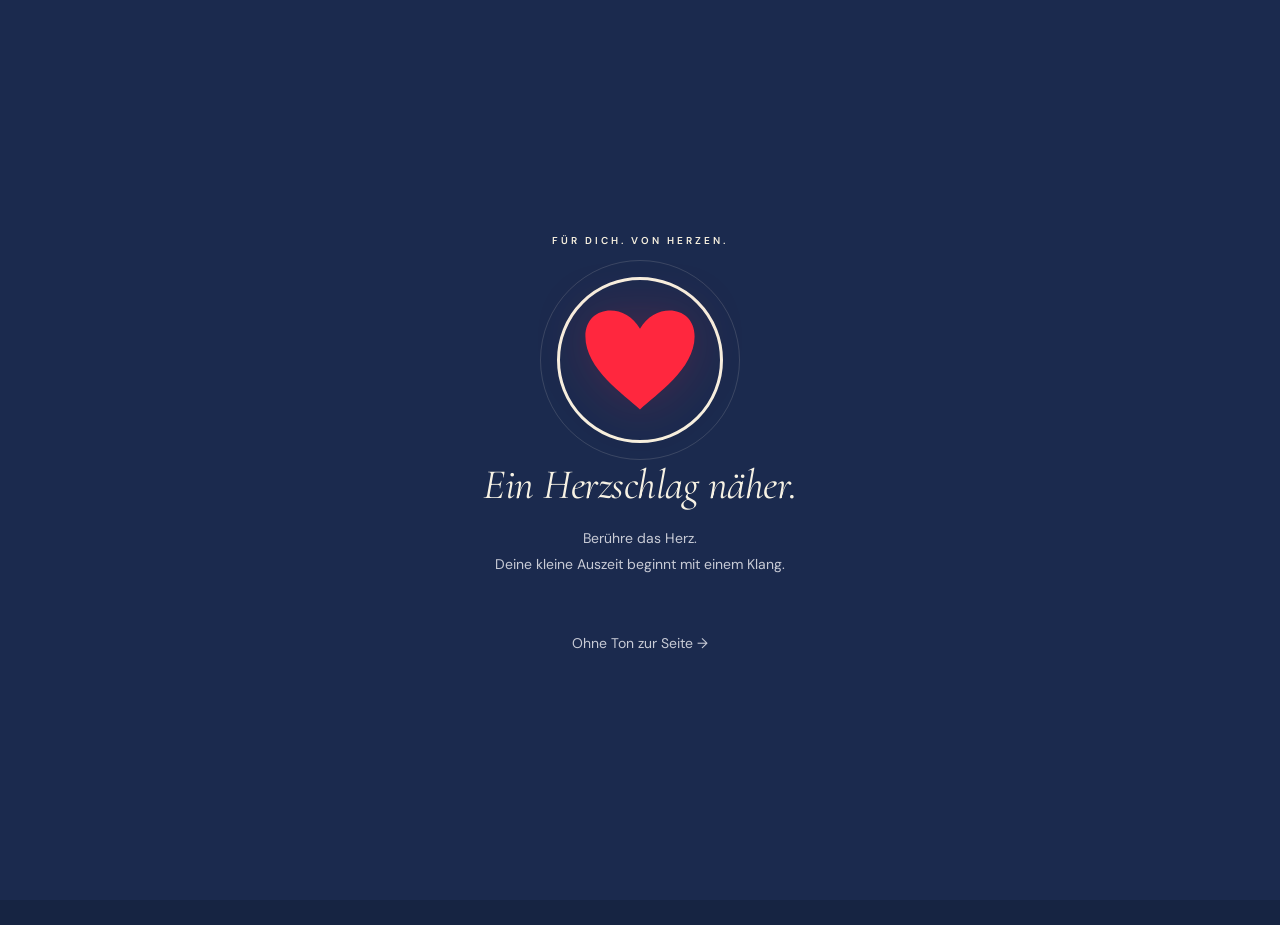
==== commit bbdf4c2f: "Neues Hero-Motiv und Herzanimation mit Klang" ====
--- a/index.html
+++ b/index.html
@@ -8,19 +8,26 @@
   <meta name="robots" content="noindex, nofollow">
   <title>Herzfrequenz · Geschichten für dich</title>
   <link rel="icon" href="./favicon.svg" type="image/svg+xml">
-  <link rel="stylesheet" href="./style.css">
-  <script src="./config.js" defer></script>
+  <link rel="stylesheet" href="./style.css?v=20260924-heart2">
+  <script src="./config.js?v=20260924-heart2" defer></script>
   <script src="./qrcode.js" defer></script>
-  <script src="./app.js" defer></script>
+  <script src="./app.js?v=20260924-heart2" defer></script>
 </head>
 <body>
+  <dialog id="heart-intro" class="heart-intro" aria-labelledby="intro-title">
+    <div class="intro-inner"><p class="eyebrow">FÜR DICH. VON HERZEN.</p>
+      <button id="intro-start" class="intro-heart" aria-label="Mit Herzschlag-Sound öffnen"><svg viewBox="0 0 100 100" aria-hidden="true"><path d="M50 88C38 77 8 57 8 32C8 8 38 5 50 26C62 5 92 8 92 32C92 57 62 77 50 88Z"/></svg></button>
+      <h2 id="intro-title">Ein Herzschlag näher.</h2><p id="intro-caption">Berühre das Herz.<br>Deine kleine Auszeit beginnt mit einem Klang.</p>
+      <button id="intro-skip" class="text-button">Ohne Ton zur Seite →</button>
+    </div>
+  </dialog>
   <a class="skip" href="#main">Zum Inhalt</a>
   <section id="hero" class="hero" aria-labelledby="hero-title">
-    <div class="hero-content"><div class="hero-wordmark"><img src="./merit-hero.png" alt="Herzfrequenz" width="1200" height="628" fetchpriority="high"></div>
-      <h1 id="hero-title">Meine Stimme dein <span style="white-space:nowrap">Lieblings Ort</span></h1><p class="hero-subtitle">jede Woche neue Folge!</p>
+    <div class="hero-content"><div class="hero-wordmark"><img src="./merit-hero-02.png" alt="Herzfrequenz" width="1200" height="628" fetchpriority="high"></div>
+      <h1 id="hero-title">Meine Stimme dein <span style="white-space:nowrap">Lieblings Ort</span></h1><p class="hero-subtitle">jede Woche eine neue Folge!</p>
       <button id="hero-play" class="hero-play">Play<span class="sr-only"> – Zur Folgenübersicht</span></button>
     </div>
-    <div class="hero-photos"><img src="./merit-hero.png" alt="Unsere gemeinsamen Erinnerungen" width="1200" height="628"></div>
+    <div class="hero-photos"><img src="./merit-hero-02.png" alt="Unsere gemeinsamen Erinnerungen" width="1200" height="628"></div>
   </section>
   <header class="header wrap" hidden>
     <a class="brand" href="#" aria-label="Herzfrequenz – Startseite"><span>Herzfre<span class="brand-red">quenz</span><small>MEINE STIMME. FÜR DICH.</small></span></a>
--- a/style.css
+++ b/style.css
@@ -30,3 +30,10 @@
 .hero-photos{clip-path:polygon(0 0,38% 0,38% 6.5%,65% 6.5%,65% 0,100% 0,100% 100%,0 100%)}
 @media(max-width:800px){.hero-photos{clip-path:none}.hero-photos::after{content:'';position:absolute;top:0;left:50%;transform:translateX(-50%);width:260px;height:13px;background:#1b2a4e}}
 @media(max-width:540px){.hero-photos::after{width:218px;height:10px}}
+
+/* A quiet, keyboard-accessible welcome; sound starts only on a deliberate tap. */
+.heart-intro{position:fixed;inset:0;margin:0;width:100%;max-width:none;height:100%;max-height:none;border:0;border-radius:0;padding:24px;background:#1b2a4e;overflow:hidden;color:#f7f2e4}
+.heart-intro[open]{display:grid;place-items:center}.heart-intro::backdrop{background:#1b2a4e}.intro-inner{text-align:center;max-width:420px}.intro-inner .eyebrow{font-size:10px;letter-spacing:3px;margin-bottom:36px}.intro-heart{display:block;margin:0 auto 26px;width:150px;height:150px;background:none;border:0;padding:10px;position:relative;border-radius:50%;isolation:isolate}.intro-heart::before{content:'';position:absolute;inset:-25px;border:1px solid #f7f2e425;border-radius:50%;z-index:-1}.intro-heart svg{width:100%;height:100%;fill:#ff273e;filter:drop-shadow(0 0 25px #ff273e30)}.heart-intro h2{font:italic 42px/1.15 var(--serif);margin:0 0 17px}.heart-intro #intro-caption{font-size:14px;color:#c8cbd6;line-height:1.8;min-height:52px}.heart-intro .text-button{margin-top:28px;padding:12px 18px}.heart-intro.leaving{pointer-events:none;animation:intro-away .75s ease forwards}.heart-intro.beating .intro-heart svg{animation:heart-beat .9s ease infinite}.heart-intro.beating .intro-heart::before{animation:heart-ring .9s ease-out infinite}
+@keyframes heart-beat{0%,45%,100%{transform:scale(1)}12%{transform:scale(1.16)}26%{transform:scale(1)}34%{transform:scale(1.09)}}@keyframes heart-ring{from{transform:scale(.8);opacity:.6}to{transform:scale(1.6);opacity:0}}@keyframes intro-away{to{opacity:0;transform:scale(1.04)}}
+@media(prefers-reduced-motion:no-preference){.intro-heart svg{animation:heart-beat 2.4s ease infinite}}
+@media(prefers-reduced-motion:reduce){.heart-intro.beating .intro-heart svg,.heart-intro.beating .intro-heart::before{animation:none}.heart-intro.leaving{animation:none;opacity:0}}
